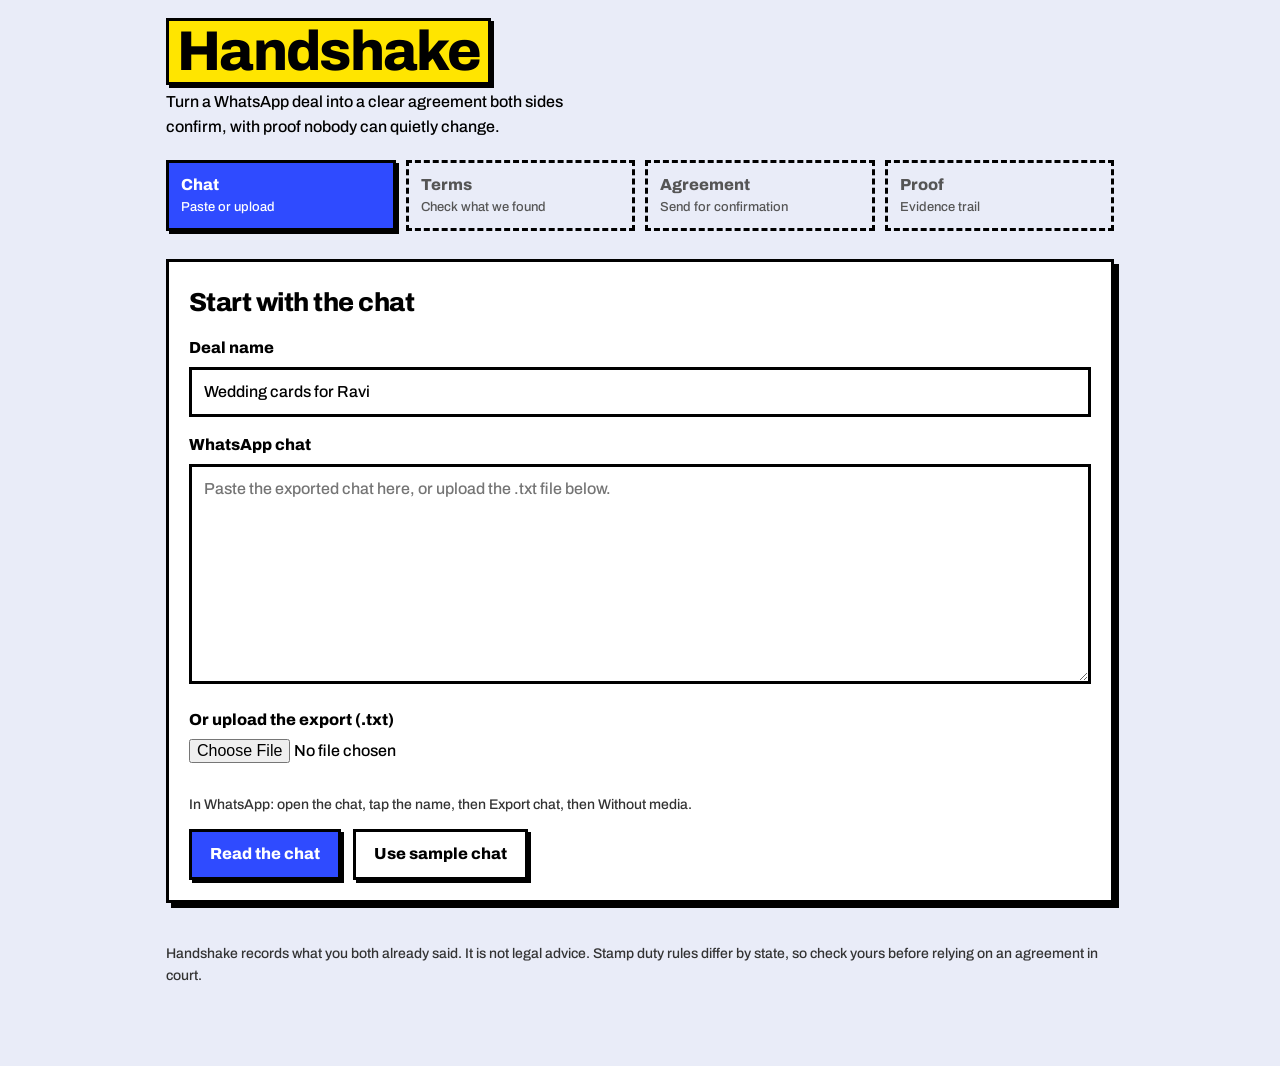
==== static/index.html @ 75b2c732 "Move Handshake MVP files to repository root" ====
<!doctype html>
<html lang="en">
<head>
  <meta charset="utf-8">
  <meta name="viewport" content="width=device-width, initial-scale=1">
  <title>Handshake: turn chat deals into agreements</title>
  <link rel="stylesheet" href="/static/style.css">
</head>
<body>
<div class="wrap">
  <header class="top">
    <div>
      <h1><span>Handshake</span></h1>
      <p class="tagline">Turn a WhatsApp deal into a clear agreement both sides confirm, with proof nobody can quietly change.</p>
    </div>
  </header>

  <ol class="steps" id="steps">
    <li><button data-step="1" aria-current="step">Chat<small>Paste or upload</small></button></li>
    <li><button data-step="2" disabled>Terms<small>Check what we found</small></button></li>
    <li><button data-step="3" disabled>Agreement<small>Send for confirmation</small></button></li>
    <li><button data-step="4" disabled>Proof<small>Evidence trail</small></button></li>
  </ol>

  <!-- 1. chat -->
  <section id="s1" class="card">
    <h2>Start with the chat</h2>
    <label for="title">Deal name</label>
    <input id="title" type="text" value="Wedding cards for Ravi" maxlength="80">
    <label for="chat">WhatsApp chat</label>
    <textarea id="chat" placeholder="Paste the exported chat here, or upload the .txt file below."></textarea>
    <label for="file">Or upload the export (.txt)</label>
    <input id="file" type="file" accept=".txt,text/plain">
    <p class="muted">In WhatsApp: open the chat, tap the name, then Export chat, then Without media.</p>
    <div class="row">
      <button class="btn primary" id="analyze">Read the chat</button>
      <button class="btn plain" id="sample">Use sample chat</button>
    </div>
  </section>

  <!-- 2. terms -->
  <section id="s2" class="hidden">
    <div class="card">
      <h2>What we found</h2>
      <p class="muted" id="engine"></p>
      <div id="parties"></div>
      <div id="termFields"></div>
      <div id="sources"></div>
    </div>

    <div class="card" id="supersededCard">
      <h2>Things that changed in the chat</h2>
      <p class="muted">We used the latest value. Nothing is deleted from the evidence.</p>
      <div id="superseded"></div>
    </div>

    <div class="card accent">
      <h2>Settle these before you sign</h2>
      <p class="muted">Each one comes with a friendly message you can send as it is.</p>
      <div id="gaps"></div>
    </div>

    <div class="row">
      <button class="btn primary" id="toAgreement">Make the agreement</button>
    </div>
  </section>

  <!-- 3. agreement -->
  <section id="s3" class="hidden">
    <div class="card">
      <h2>Agreement</h2>
      <div class="row" style="margin-bottom:16px">
        <div class="seg" role="group" aria-label="Tone">
          <button id="toneFriendly" aria-pressed="true">Friendly</button>
          <button id="toneFormal" aria-pressed="false">Formal</button>
        </div>
      </div>
      <pre class="paper" id="agreementText"></pre>
      <div class="row">
        <button class="btn primary" id="send">Send for confirmation</button>
        <button class="btn plain" id="back2">Back to terms</button>
      </div>
      <div class="linkbox hidden" id="linkbox">
        <input id="confirmUrl" type="text" readonly aria-label="Confirmation link">
        <button class="btn" id="copyLink">Copy link</button>
        <a class="btn plain" id="waLink" target="_blank" rel="noopener">Send on WhatsApp</a>
        <a class="btn plain" id="openLink" target="_blank" rel="noopener">Open as other party</a>
      </div>
    </div>
  </section>

  <!-- 4. proof -->
  <section id="s4" class="hidden">
    <div class="card">
      <div class="row" style="justify-content:space-between">
        <div>
          <h2 style="margin-bottom:6px">Evidence trail</h2>
          <p class="muted" id="statusLine" style="margin:0"></p>
        </div>
        <div class="stamp ok" id="stamp">Intact</div>
      </div>
      <ol class="chain" id="chain"></ol>
    </div>

    <div class="grid2">
      <div class="card">
        <h3>Check a file</h3>
        <p class="muted">Upload the original chat export. We tell you if its fingerprint is in a trail.</p>
        <input id="verifyFile" type="file" accept=".txt,text/plain">
        <div id="verifyResult"></div>
      </div>
      <div class="card">
        <h3>Take it with you</h3>
        <p class="muted">The bundle holds the chat, terms, agreement and every hash.</p>
        <div class="row">
          <a class="btn" id="bundle">Download evidence</a>
          <button class="btn plain" id="refresh">Refresh status</button>
        </div>
        <p class="muted" style="margin-top:18px">For the demo: change a past entry and watch the check fail.</p>
        <button class="btn danger small" id="tamper">Simulate tampering</button>
      </div>
    </div>
  </section>

  <footer class="muted">
    Handshake records what you both already said. It is not legal advice. Stamp duty rules differ by state, so check yours before relying on an agreement in court.
  </footer>
</div>
<script src="/static/app.js"></script>
</body>
</html>
---- static/style.css ----
@import url("https://fonts.googleapis.com/css2?family=Archivo:wght@400;500;600;800&family=JetBrains+Mono:wght@400;600&display=swap");

:root {
  --paper: #e9ecf8;
  --card: #ffffff;
  --ink: #000000;
  --blue: #2f4bff;
  --yellow: #ffe500;
  --red: #ff3b30;
  --green: #00c853;
  --line: 3px solid var(--ink);
  --shadow: 5px 5px 0 var(--ink);
  --shadow-sm: 3px 3px 0 var(--ink);
}

* { box-sizing: border-box; }

html { background: var(--paper); }

body {
  margin: 0;
  color: var(--ink);
  font: 500 16px/1.55 "Archivo", system-ui, sans-serif;
}

.wrap { max-width: 980px; margin: 0 auto; padding: 24px 16px 80px; }

/* ---------- header ---------- */
.top { display: flex; flex-wrap: wrap; align-items: end; justify-content: space-between; gap: 12px; margin-bottom: 20px; }
h1 { margin: 0; font-size: clamp(34px, 6vw, 56px); line-height: 1; font-weight: 800; letter-spacing: -0.03em; }
h1 span { background: var(--yellow); padding: 0 8px; border: var(--line); box-shadow: var(--shadow-sm); }
.tagline { margin: 10px 0 0; max-width: 46ch; }
h2 { margin: 0 0 14px; font-size: 26px; font-weight: 800; letter-spacing: -0.02em; }
h3 { margin: 0 0 6px; font-size: 18px; font-weight: 800; }

/* ---------- stepper ---------- */
.steps { display: grid; grid-template-columns: repeat(4, 1fr); gap: 10px; margin: 0 0 28px; padding: 0; list-style: none; }
.steps button {
  width: 100%; text-align: left; font: inherit; font-weight: 800; cursor: pointer;
  background: var(--card); color: var(--ink); border: var(--line); padding: 10px 12px;
  box-shadow: var(--shadow-sm);
}
.steps button small { display: block; font-weight: 500; font-size: 13px; }
.steps button[aria-current="step"] { background: var(--blue); color: #fff; }
.steps button:disabled { background: transparent; box-shadow: none; color: #555; border-style: dashed; cursor: not-allowed; }

/* ---------- cards ---------- */
.card { background: var(--card); border: var(--line); box-shadow: var(--shadow); padding: 20px; margin-bottom: 22px; }
.card.accent { background: var(--yellow); }
.row { display: flex; flex-wrap: wrap; gap: 12px; align-items: center; }
.grid2 { display: grid; grid-template-columns: 1fr 1fr; gap: 22px; }
.muted { color: #333; font-size: 14px; }
.hidden { display: none !important; }

/* ---------- form ---------- */
label { display: block; font-weight: 800; margin: 0 0 6px; }
input[type="text"], input[type="tel"], textarea {
  width: 100%; font: inherit; color: var(--ink); background: #fff;
  border: var(--line); border-radius: 0; padding: 10px 12px; margin-bottom: 16px;
}
textarea { min-height: 220px; resize: vertical; }
textarea.short { min-height: 64px; }
input:focus-visible, textarea:focus-visible, button:focus-visible, a:focus-visible, summary:focus-visible {
  outline: 3px solid var(--blue); outline-offset: 3px;
}
input[type="file"] { font: inherit; margin-bottom: 16px; }

/* ---------- buttons ---------- */
.btn {
  display: inline-block; font: inherit; font-weight: 800; color: var(--ink); text-decoration: none;
  background: var(--yellow); border: var(--line); padding: 10px 18px; cursor: pointer;
  box-shadow: var(--shadow-sm); transition: transform 0.08s, box-shadow 0.08s;
}
.btn:hover { transform: translate(-2px, -2px); box-shadow: 5px 5px 0 var(--ink); }
.btn:active { transform: translate(3px, 3px); box-shadow: 0 0 0 var(--ink); }
.btn.primary { background: var(--blue); color: #fff; }
.btn.plain { background: #fff; }
.btn.danger { background: var(--red); color: #fff; }
.btn.small { padding: 5px 10px; font-size: 14px; }
.btn:disabled { opacity: 0.5; cursor: wait; }

/* ---------- tags and citations ---------- */
.tag { display: inline-block; border: var(--line); padding: 1px 8px; font-weight: 800; font-size: 13px; background: #fff; margin: 0 6px 6px 0; }
.tag.red { background: var(--red); color: #fff; }
.tag.green { background: var(--green); }
.tag.yellow { background: var(--yellow); }
.cite {
  font: 600 12px "JetBrains Mono", ui-monospace, monospace; background: #fff; border: 2px solid var(--ink);
  padding: 0 6px; margin-right: 6px; cursor: pointer;
}
.cite:hover, .cite[aria-expanded="true"] { background: var(--ink); color: #fff; }
.quote { border-left: 8px solid var(--blue); background: #f4f6ff; padding: 8px 12px; margin: 0 0 14px; font-size: 14px; }
.quote b { font-weight: 800; }

/* ---------- gaps ---------- */
.gap { border: var(--line); border-left-width: 12px; border-left-color: var(--red); background: #fff; padding: 12px 14px; margin-bottom: 14px; }
.gap.amb { border-left-color: var(--yellow); }
.nudge { background: var(--paper); border: 2px dashed var(--ink); padding: 8px 10px; margin: 8px 0 10px; font-size: 15px; }

/* ---------- agreement ---------- */
pre.paper {
  white-space: pre-wrap; margin: 0 0 16px; padding: 18px; background: #fffef2; border: var(--line);
  font: 500 15px/1.6 "JetBrains Mono", ui-monospace, monospace; max-height: 560px; overflow: auto;
}
.seg { display: inline-flex; border: var(--line); box-shadow: var(--shadow-sm); }
.seg button { font: inherit; font-weight: 800; border: 0; background: #fff; padding: 8px 16px; cursor: pointer; }
.seg button + button { border-left: var(--line); }
.seg button[aria-pressed="true"] { background: var(--ink); color: #fff; }
.linkbox { display: flex; gap: 10px; flex-wrap: wrap; margin-top: 14px; }
.linkbox input { flex: 1 1 280px; margin: 0; font-family: "JetBrains Mono", monospace; font-size: 14px; }

/* ---------- evidence chain ---------- */
.stamp {
  display: inline-block; font-weight: 800; font-size: 22px; padding: 6px 16px; border: var(--line);
  transform: rotate(-2deg); box-shadow: var(--shadow-sm);
}
.stamp.ok { background: var(--green); }
.stamp.bad { background: var(--red); color: #fff; }
.chain { list-style: none; padding: 0; margin: 20px 0 0 18px; }
.chain li { position: relative; border: var(--line); background: #fff; padding: 10px 14px; margin: 0 0 22px; }
.chain li::after { content: ""; position: absolute; left: 24px; bottom: -24px; width: 8px; height: 22px; background: var(--ink); }
.chain li:last-child { margin-bottom: 0; }
.chain li:last-child::after { display: none; }
.chain li.broken { background: var(--red); color: #fff; }
.chain li.broken code { color: #fff; }
.chain h3 { margin: 0; font-size: 16px; }
.chain code, code.hash { font: 400 12px "JetBrains Mono", monospace; word-break: break-all; }
.chain .meta { font-size: 13px; }

.toast {
  position: fixed; left: 50%; bottom: 24px; transform: translateX(-50%); z-index: 9;
  background: var(--ink); color: #fff; border: var(--line); padding: 10px 18px; font-weight: 800; max-width: 90vw;
}
.toast.err { background: var(--red); }

footer { margin-top: 40px; font-size: 13px; }

@media (max-width: 720px) {
  .grid2 { grid-template-columns: 1fr; }
  .steps { grid-template-columns: 1fr 1fr; }
}
@media (prefers-reduced-motion: reduce) {
  .btn { transition: none; }
}
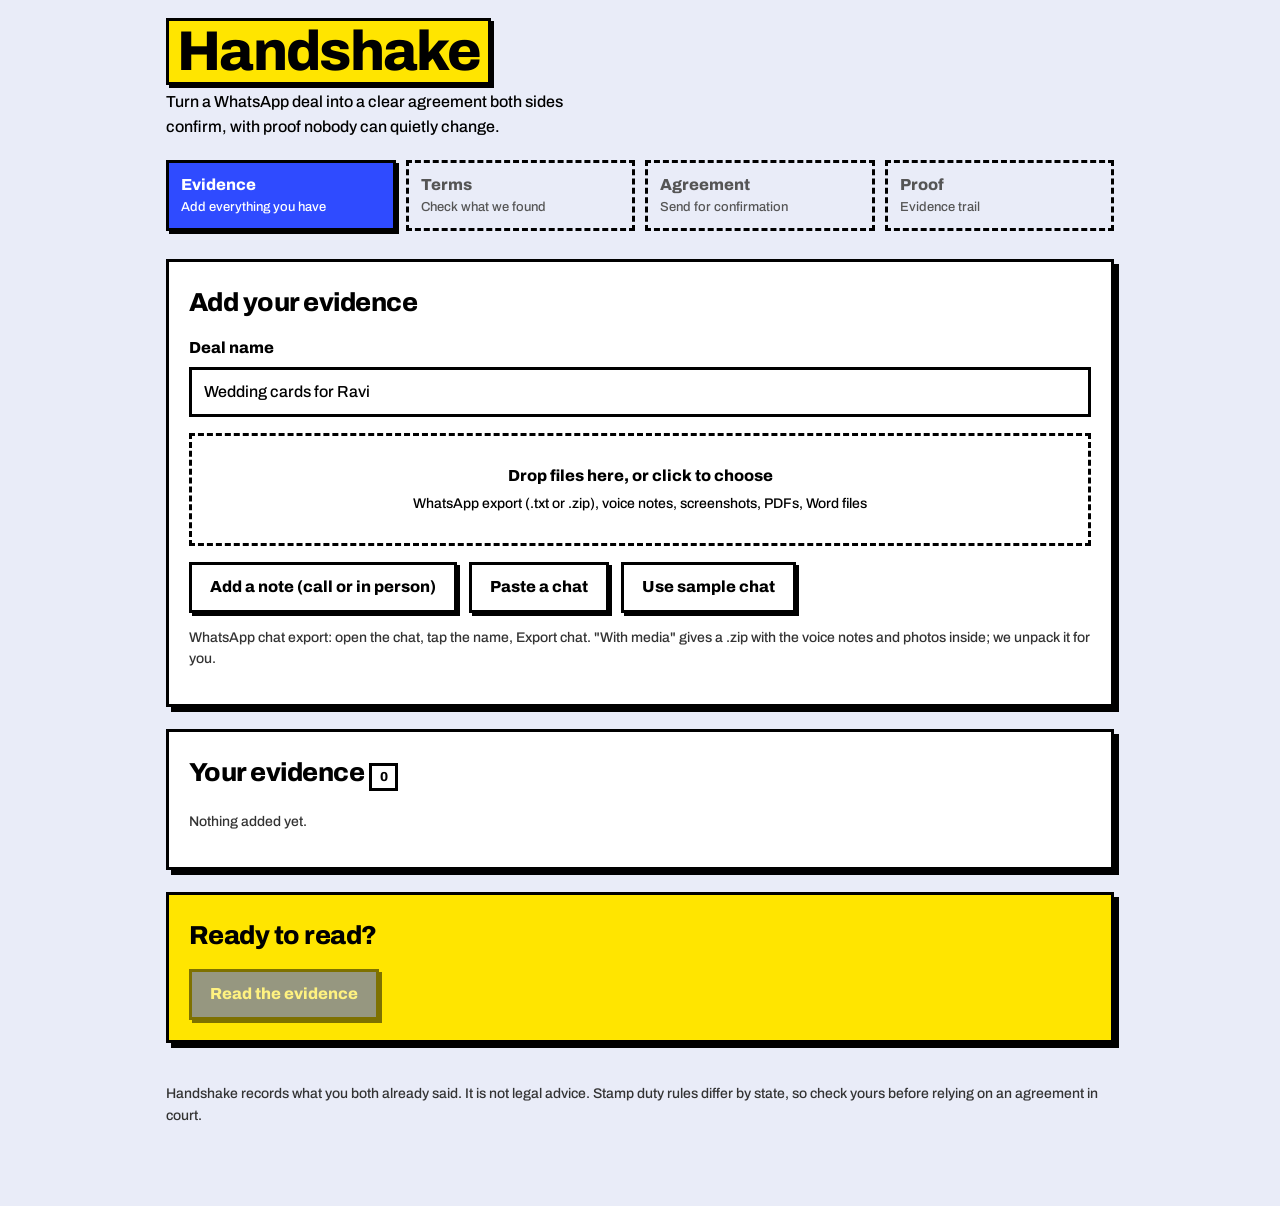
==== commit d6af319c: "Update Handshake MVP" ====
--- a/static/index.html
+++ b/static/index.html
@@ -16,25 +16,62 @@
   </header>
 
   <ol class="steps" id="steps">
-    <li><button data-step="1" aria-current="step">Chat<small>Paste or upload</small></button></li>
+    <li><button data-step="1" aria-current="step">Evidence<small>Add everything you have</small></button></li>
     <li><button data-step="2" disabled>Terms<small>Check what we found</small></button></li>
     <li><button data-step="3" disabled>Agreement<small>Send for confirmation</small></button></li>
     <li><button data-step="4" disabled>Proof<small>Evidence trail</small></button></li>
   </ol>
 
-  <!-- 1. chat -->
-  <section id="s1" class="card">
-    <h2>Start with the chat</h2>
-    <label for="title">Deal name</label>
-    <input id="title" type="text" value="Wedding cards for Ravi" maxlength="80">
-    <label for="chat">WhatsApp chat</label>
-    <textarea id="chat" placeholder="Paste the exported chat here, or upload the .txt file below."></textarea>
-    <label for="file">Or upload the export (.txt)</label>
-    <input id="file" type="file" accept=".txt,text/plain">
-    <p class="muted">In WhatsApp: open the chat, tap the name, then Export chat, then Without media.</p>
-    <div class="row">
-      <button class="btn primary" id="analyze">Read the chat</button>
-      <button class="btn plain" id="sample">Use sample chat</button>
+  <!-- 1. evidence -->
+  <section id="s1">
+    <div class="card">
+      <h2>Add your evidence</h2>
+      <label for="title">Deal name</label>
+      <input id="title" type="text" value="Wedding cards for Ravi" maxlength="80">
+
+      <div id="drop" class="drop" tabindex="0" role="button" aria-label="Add files">
+        Drop files here, or click to choose
+        <small>WhatsApp export (.txt or .zip), voice notes, screenshots, PDFs, Word files</small>
+      </div>
+      <input id="files" type="file" multiple class="hidden" aria-label="Choose files">
+
+      <div class="row">
+        <button class="btn plain" id="noteBtn">Add a note (call or in person)</button>
+        <button class="btn plain" id="pasteBtn">Paste a chat</button>
+        <button class="btn plain" id="sample">Use sample chat</button>
+      </div>
+
+      <form id="noteForm" class="hidden panel">
+        <h3>What was said, when you had no chat</h3>
+        <label for="nLabel">What was it?</label>
+        <input id="nLabel" type="text" placeholder="Phone call with Suresh" maxlength="60">
+        <div class="grid2">
+          <div><label for="nSpeaker">Who said it?</label><input id="nSpeaker" type="text" placeholder="Suresh" maxlength="60"></div>
+          <div><label for="nWhen">When?</label><input id="nWhen" type="datetime-local"></div>
+        </div>
+        <label for="nText">What was agreed</label>
+        <textarea id="nText" class="short" placeholder="He said the final price is 52,000 and delivery stays 25 Oct."></textarea>
+        <div class="row"><button class="btn primary" type="submit">Add note</button><button class="btn plain" type="button" data-close="noteForm">Cancel</button></div>
+      </form>
+
+      <div id="pasteBox" class="hidden panel">
+        <label for="chat">Paste the exported chat</label>
+        <textarea id="chat" placeholder="12/10/2026, 10:15 am - Suresh: ..."></textarea>
+        <div class="row"><button class="btn primary" id="addPaste">Add chat</button><button class="btn plain" data-close="pasteBox">Cancel</button></div>
+      </div>
+
+      <p class="muted">WhatsApp chat export: open the chat, tap the name, Export chat. "With media" gives a .zip with the voice notes and photos inside; we unpack it for you.</p>
+    </div>
+
+    <div class="card">
+      <h2>Your evidence <span class="tag" id="count">0</span></h2>
+      <div id="items"><p class="muted">Nothing added yet.</p></div>
+    </div>
+
+    <div class="card accent">
+      <h2>Ready to read?</h2>
+      <div id="readiness"></div>
+      <button class="btn primary" id="analyze" disabled>Read the evidence</button>
     </div>
   </section>
 
--- a/static/style.css
+++ b/static/style.css
@@ -54,7 +54,7 @@
 
 /* ---------- form ---------- */
 label { display: block; font-weight: 800; margin: 0 0 6px; }
-input[type="text"], input[type="tel"], textarea {
+input[type="text"], input[type="tel"], input[type="datetime-local"], textarea {
   width: 100%; font: inherit; color: var(--ink); background: #fff;
   border: var(--line); border-radius: 0; padding: 10px 12px; margin-bottom: 16px;
 }
@@ -142,3 +142,25 @@
 @media (prefers-reduced-motion: reduce) {
   .btn { transition: none; }
 }
+
+/* ---------- evidence page ---------- */
+.drop { border: var(--line); border-style: dashed; background: #fff; padding: 28px 16px; text-align: center; font-weight: 800; cursor: pointer; margin-bottom: 16px; }
+.drop small { display: block; font-weight: 500; font-size: 14px; margin-top: 4px; }
+.drop.over, .drop:hover { background: var(--yellow); }
+.panel { border: var(--line); background: #f4f6ff; padding: 16px; margin: 16px 0; }
+.item { border: var(--line); background: #fff; padding: 14px; margin-bottom: 16px; box-shadow: var(--shadow-sm); }
+.item-head { display: flex; flex-wrap: wrap; gap: 8px; align-items: center; justify-content: space-between; margin-bottom: 8px; }
+.item-head h3 { margin: 0; font-size: 17px; word-break: break-word; }
+.item audio { width: 100%; margin: 6px 0 10px; }
+.item img.thumb { max-width: 220px; max-height: 160px; border: var(--line); display: block; margin: 6px 0 10px; }
+.item pre.peek { margin: 6px 0 10px; padding: 8px 10px; background: #f4f6ff; border: 2px solid var(--ink); font: 400 12px/1.5 "JetBrains Mono", monospace; white-space: pre-wrap; max-height: 110px; overflow: auto; }
+.item details { margin-top: 8px; }
+.item summary { font-weight: 800; cursor: pointer; }
+.item .grid3 { display: grid; grid-template-columns: 1fr 1fr 1fr; gap: 12px; margin-top: 10px; }
+.item textarea { min-height: 90px; }
+.item input, .item textarea { margin-bottom: 10px; }
+.issues { margin: 0 0 16px; padding: 0; list-style: none; }
+.issues li { border: var(--line); background: #fff; padding: 8px 12px; margin-bottom: 8px; }
+.issues li.block { background: var(--red); color: #fff; }
+.issues li.ok { background: var(--green); }
+@media (max-width: 720px) { .item .grid3 { grid-template-columns: 1fr; } }
